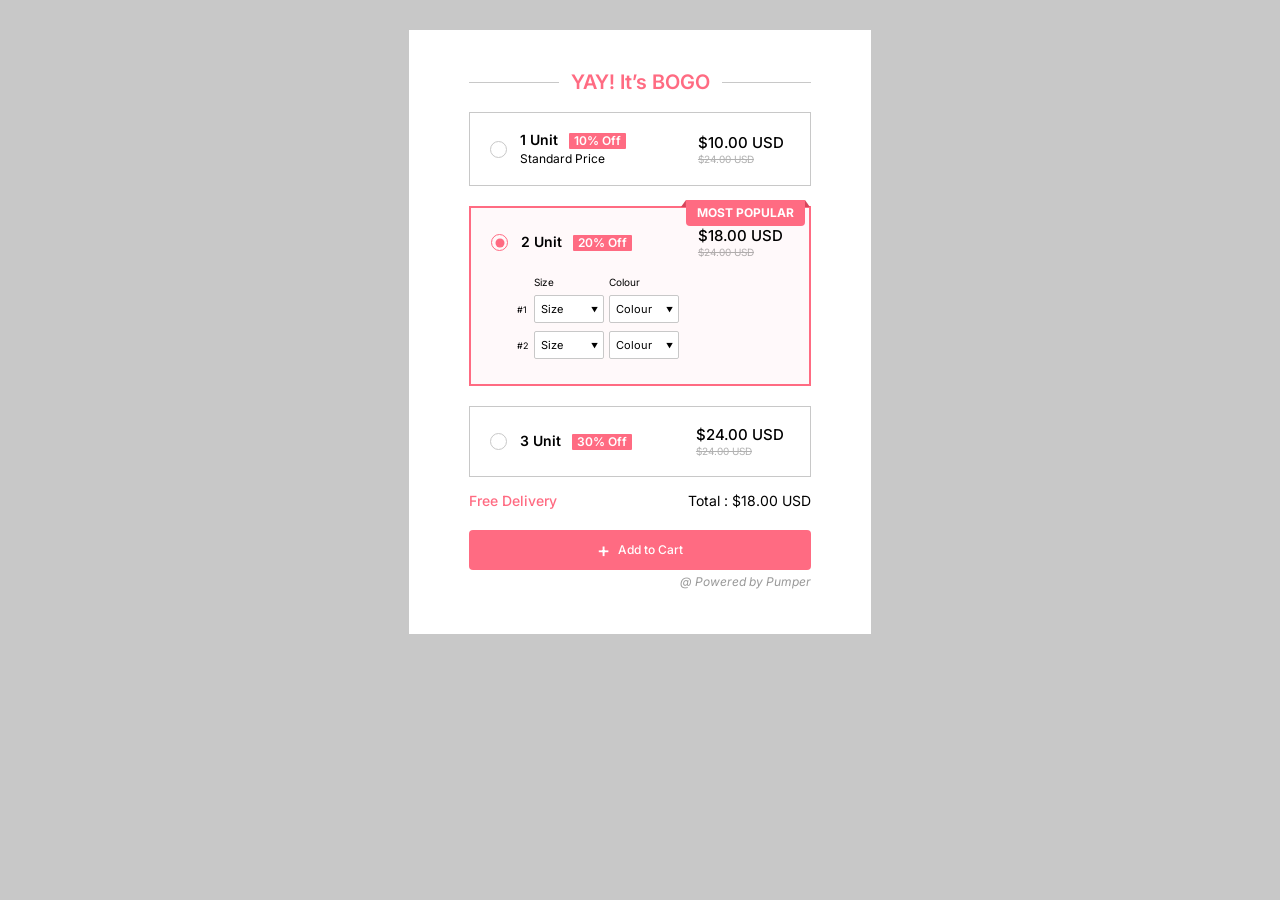
==== index.html @ 3af5a453 "Initial commit" ====
<!DOCTYPE html>
<html lang="en">

<head>
    <meta charset="utf-8">
    <meta http-equiv="X-UA-Compatible" content="IE=edge">
    <meta name="viewport" content="width=device-width, initial-scale=1">
    <title>Front End Technical Support Task</title>
    <!-- Favicon -->
    <link rel="icon" href="include/images/favicon.png" sizes="32x32">
    <!-- Preconnect for Google Fonts to improve load performance -->
    <link rel="preconnect" href="https://fonts.googleapis.com">
    <link rel="preconnect" href="https://fonts.gstatic.com" crossorigin>
    <!-- Google Fonts -->
    <link
        href="https://fonts.googleapis.com/css2?family=Inter:ital,opsz,wght@0,14..32,100..900;1,14..32,100..900&display=swap"
        rel="stylesheet">
    <!-- CSS stylesheets -->
    <!-- Custom styles -->
    <link href="assets/css/style.css" rel="stylesheet" type="text/css">
</head>

<body>
    <!-- ========================== Main Content Start =========================== -->
    <main class="container">
        <div class="card">
            <section class="card-head">
                <h1>YAY! It’s BOGO</h1>
            </section>
            <section class="card-body">
                <div class="offer-card" data-offer="1">
                    <div class="offer-card-head">
                        <input type="radio" name="offer" value="1">
                        <div class="offer-info">
                            <div class="radio-wrapper">
                                <span class="radio-input"></span>
                            </div>
                            <div class="offer-info-text">
                                <div class="offer-title">
                                    1 Unit <span class="discount-badge">10% Off</span>
                                </div>
                                <div class="offer-subtitle">Standard Price</div>
                            </div>
                        </div>
                        <div class="offer-price">
                            <div class="current-price">$10.00 USD</div>
                            <span class="original-price">$24.00 USD</span>
                        </div>
                    </div>
                    <div class="offer-card-body">
                        <div class="size-options">
                            <div class="size-row">
                                <div></div>
                                <div class="column-header">Size</div>
                                <div class="column-header">Colour</div>
                            </div>
                            <div class="size-row">
                                <div class="size-label">#1</div>
                                <div class="select-wrapper">
                                    <select class="custom-select">
                                        <option value="">Size</option>
                                        <option>XS</option>
                                        <option>S</option>
                                        <option>M</option>
                                        <option>L</option>
                                        <option>XL</option>
                                        <option>XXL</option>
                                    </select>
                                </div>
                                <div class="select-wrapper">
                                    <select class="custom-select">
                                        <option>Colour</option>
                                        <option>Black</option>
                                        <option>White</option>
                                        <option>Blue</option>
                                        <option>Red</option>
                                    </select>
                                </div>
                            </div>
                            <div class="size-row">
                                <div class="size-label">#2</div>
                                <div class="select-wrapper">
                                    <select class="custom-select">
                                        <option value="">Size</option>
                                        <option>XS</option>
                                        <option>S</option>
                                        <option>M</option>
                                        <option>L</option>
                                        <option>XL</option>
                                        <option>XXL</option>
                                    </select>
                                </div>
                                <div class="select-wrapper">
                                    <select class="custom-select">
                                        <option>Colour</option>
                                        <option>Black</option>
                                        <option>White</option>
                                        <option>Blue</option>
                                        <option>Red</option>
                                    </select>
                                </div>
                            </div>
                        </div>
                    </div>
                </div>

                <div class="offer-card" data-offer="2">
                    <div class="popular-badge">Most Popular</div>
                    <div class="offer-card-head">
                        <input type="radio" name="offer" value="2">
                        <div class="offer-info">
                            <div class="radio-wrapper">
                                <span class="radio-input"></span>
                            </div>
                            <div class="offer-info-text">
                                <div class="offer-title">
                                    2 Unit <span class="discount-badge">20% Off</span>
                                </div>
                            </div>
                        </div>
                        <div class="offer-price">
                            <div class="current-price">$18.00 USD</div>
                            <span class="original-price">$24.00 USD</span>
                        </div>
                    </div>
                    <div class="offer-card-body">
                        <div class="size-options">
                            <div class="size-row">
                                <div></div>
                                <div class="column-header">Size</div>
                                <div class="column-header">Colour</div>
                            </div>
                            <div class="size-row">
                                <div class="size-label">#1</div>
                                <div class="select-wrapper">
                                    <select class="custom-select">
                                        <option value="">Size</option>
                                        <option>XS</option>
                                        <option>S</option>
                                        <option>M</option>
                                        <option>L</option>
                                        <option>XL</option>
                                        <option>XXL</option>
                                    </select>
                                </div>
                                <div class="select-wrapper">
                                    <select class="custom-select">
                                        <option>Colour</option>
                                        <option>Black</option>
                                        <option>White</option>
                                        <option>Blue</option>
                                        <option>Red</option>
                                    </select>
                                </div>
                            </div>
                            <div class="size-row">
                                <div class="size-label">#2</div>
                                <div class="select-wrapper">
                                    <select class="custom-select">
                                        <option value="">Size</option>
                                        <option>XS</option>
                                        <option>S</option>
                                        <option>M</option>
                                        <option>L</option>
                                        <option>XL</option>
                                        <option>XXL</option>
                                    </select>
                                </div>
                                <div class="select-wrapper">
                                    <select class="custom-select">
                                        <option>Colour</option>
                                        <option>Black</option>
                                        <option>White</option>
                                        <option>Blue</option>
                                        <option>Red</option>
                                    </select>
                                </div>
                            </div>
                        </div>
                    </div>
                </div>
                <div class="offer-card" data-offer="3">
                    <div class="offer-card-head">
                         <input type="radio" name="offer" value="3">
                        <div class="offer-info">
                            <div class="radio-wrapper">
                                <span class="radio-input"></span>
                            </div>
                            <div class="offer-info-text">
                                <div class="offer-title">
                                    3 Unit <span class="discount-badge">30% Off</span>
                                </div>
                            </div>
                        </div>
                        <div class="offer-price">
                            <div class="current-price">$24.00 USD</div>
                            <span class="original-price">$24.00 USD</span>
                        </div>
                    </div>
                    <div class="offer-card-body">
                        <div class="size-options">
                            <div class="size-row">
                                <div></div>
                                <div class="column-header">Size</div>
                                <div class="column-header">Colour</div>
                            </div>
                            <div class="size-row">
                                <div class="size-label">#1</div>
                                <div class="select-wrapper">
                                    <select class="custom-select">
                                        <option value="">Size</option>
                                        <option>XS</option>
                                        <option>S</option>
                                        <option>M</option>
                                        <option>L</option>
                                        <option>XL</option>
                                        <option>XXL</option>
                                    </select>
                                </div>
                                <div class="select-wrapper">
                                    <select class="custom-select">
                                        <option>Colour</option>
                                        <option>Black</option>
                                        <option>White</option>
                                        <option>Blue</option>
                                        <option>Red</option>
                                    </select>
                                </div>
                            </div>
                            <div class="size-row">
                                <div class="size-label">#2</div>
                                <div class="select-wrapper">
                                    <select class="custom-select">
                                        <option value="">Size</option>
                                        <option>XS</option>
                                        <option>S</option>
                                        <option>M</option>
                                        <option>L</option>
                                        <option>XL</option>
                                        <option>XXL</option>
                                    </select>
                                </div>
                                <div class="select-wrapper">
                                    <select class="custom-select">
                                        <option>Colour</option>
                                        <option>Black</option>
                                        <option>White</option>
                                        <option>Blue</option>
                                        <option>Red</option>
                                    </select>
                                </div>
                            </div>
                        </div>
                    </div>
                </div>
            </section>
            <section class="card-footer">
                <div class="delivery-total">
                    <span class="free-delivery">Free Delivery</span>
                    <span class="total">Total : <span>$18.00 USD</span></span>
                </div>
                <button class="add-to-cart-btn">
                    <span>+</span>
                    <span>Add to Cart</span>
                </button>
                <div class="powered-by">@ Powered by Pumper</div>
            </section>
        </div>
    </main>
    <!-- ========================== Main Content End =========================== -->

    <!-- JavaScript Files -->
    <script src="assets/js/script.js"></script>
</body>

</html>
---- assets/css/style.css ----
:root { --white-color: #FFFFFF; --black-color: #000000; --grey-color: #C8C8C8; --primary-color: #FF6B82; }
/* =================reset css starts here=================  */
* { margin: 0; padding: 0; }
h1, h2, h3, h4, h5, h6, p, ul, li, body, html, form, fieldset { margin: 0; padding: 0; outline: none; border: 0; }
a { text-decoration: none; border: 0; outline: 0; }
ul { list-style: none; }
a:focus, input:focus, textarea:focus, *:focus { outline: 0 !important; }
/* =================reset css ends here================= */
/* =================core css starts here================= */
body { display: flex; font-family: "Inter", sans-serif; font-size: 15px; font-weight: 400; line-height: 1; color: var(--black-color); background: var(--grey-color); -webkit-font-smoothing: antialiased; -moz-osx-font-smoothing: grayscale; }
.container { width: calc(100% - 40px); max-width: 462px; margin: 30px auto; }
/*---- card starts here ----*/
.card { padding: 42px 13% 46px; background: var(--white-color); }
.card-head { display: flex; align-items: center; text-align: center; gap: 8px; margin-bottom: 20px; }
.card-head h1 { padding: 0 4px; flex-shrink: 0; font-size: 20px; font-weight: 600; color: var(--primary-color); }
.card-head::before, .card-head::after { content: ''; flex-grow: 1; width: 100%; height: 1px; background: var(--grey-color); }
/*---- offer card head starts here ----*/
.offer-card { display: flex; flex-flow: column; border: 1px solid var(--grey-color); position: relative; cursor: pointer; transition: all 0.3s ease; }
.offer-card:not(:last-child) { margin-bottom: 20px; }
.offer-card:hover { border-color: var(--primary-color); }
.offer-card:has(input:checked) { border-width: 2px; border-color: var(--primary-color); background: #FFF9FA; cursor: pointer; }
.popular-badge { position: absolute; top: -7px; right: 4px; font-size: 12px; font-weight: 700; text-transform: uppercase; color: var(--white-color); padding: 7px 11px; background: var(--primary-color); border-radius: 0 0 4px 4px; }
.popular-badge::before, .popular-badge::after { content: ''; display: inline-block; width: 5px; height: 7px; position: absolute; top: 0; background: #D7445B; }
.popular-badge::before { right: 100%; clip-path: polygon(100% 0%, 100% 100%, 0% 100%); }
.popular-badge::after { left: 100%; clip-path: polygon(0% 0%, 100% 100%, 0% 100%); }
.offer-card:has(input:checked) .popular-badge { top: -8px; }
.offer-card-head { position: relative; padding: 20px 26px 20px 20px; display: flex; align-items: center; justify-content: space-between; }
.offer-card-head > input { appearance: none; position: absolute; inset: 0; }
.offer-info { display: flex; align-items: center; gap: 13px; }
.radio-wrapper { position: relative; flex-shrink: 0; width: 15px; aspect-ratio: 1/1; border: 1px solid var(--grey-color); border-radius: 50%; cursor: pointer; }
.radio-input { width: 9px; aspect-ratio: 1/1; position: absolute; top: 50%; left: 50%; transform: translate(-50%, -50%); background: transparent; border-radius: 50%; }
.offer-card:has(input:checked) .radio-wrapper { border-color: var(--primary-color); }
.offer-card:has(input:checked) .radio-input { background: var(--primary-color); }
.offer-info-text { display: flex; flex-flow: column; justify-content: center; gap: 4px; }
.offer-title { display: flex; gap: 11px; font-size: 14px; font-weight: 600; }
.offer-subtitle { font-size: 12px; }
.discount-badge { padding: 2px 5px; font-size: 12px; color: var(--white-color); background: var(--primary-color); border-radius: 1px; }
.offer-price { display: flex; flex-flow: column; gap: 4px; text-align: left; }
.current-price { font-size: 15px; font-weight: 500; color: var(--black-color); }
.original-price { font-size: 10px; text-decoration: line-through; display: inline-block; color: var(--black-color); opacity: 0.3; }
/*---- offer card body starts here ----*/
.offer-card-body { width: 100%; max-width: 246px; margin: 0 auto; padding: 0 20px; display: grid; grid-template-rows: 0fr; transition: grid-template-rows 0.4s ease, padding 0.4s ease; }
.offer-card:has(input:checked) .offer-card-body { grid-template-rows: 1fr; padding-bottom: 25px; }
.offer-card-body > .size-options { max-width: 162px; overflow: hidden; }
.size-row { display: grid; grid-template-columns: 12px 1fr 1fr; gap: 5px; align-items: center; }
.size-row:not(:last-child) { margin-bottom: 8px; }
.size-label { font-size: 9px; }
.column-header { font-size: 10px; }
.select-wrapper { position: relative; }
.custom-select { width: 100%; padding: 6px 14px 6px 6px; font-family: "Inter", sans-serif; font-size: 11px; cursor: pointer; background: var(--white-color); border: 1px solid var(--grey-color); border-radius: 2px; appearance: none; }
.custom-select:focus { outline: none; border-color: var(--primary-color); }
.select-wrapper::after { content: '▼'; position: absolute; right: 6px; top: 50%; transform: translateY(-50%); font-size: 7px; pointer-events: none; color: var(--black-color); }
/*---- card footer starts here ----*/
.card-footer { margin-top: 17px; }
.delivery-total { display: flex; justify-content: space-between; align-items: center; margin-bottom: 22px; }
.free-delivery { font-size: 14px; font-weight: 500; color: var(--primary-color); }
.total { font-size: 14px; }
.add-to-cart-btn { width: 100%; padding: 10px 20px; display: flex; align-items: center; justify-content: center; gap: 8px; font-family: 'Inter', sans-serif; font-size: 12px; font-weight: 500; line-height: 1; color: var(--white-color); background: var(--primary-color); border: none; border-radius: 4px; cursor: pointer; transition: background 0.3s ease; }
.add-to-cart-btn span:first-child { font-size: 20px; }
.add-to-cart-btn:hover { background: #D7445B; }
.powered-by { font-size: 12px; text-align: right; font-style: italic; margin-top: 6px; opacity: 0.4; }
/* =================core css ends here================= */
@media (max-width:419.98px) {
.container { width: calc(100% - 30px); }
.card { padding: 30px; }
}
@media (max-width:375.98px) {
.card { padding: 30px 20px; }
.offer-card-head { padding: 16px; }
.popular-badge { font-size: 10px; }
.offer-info { gap: 8px; }
.offer-title { gap: 8px; font-size: 13px; }
.offer-subtitle { font-size: 11px; }
.discount-badge { font-size: 11px; }
.current-price { font-size: 13px; }
}
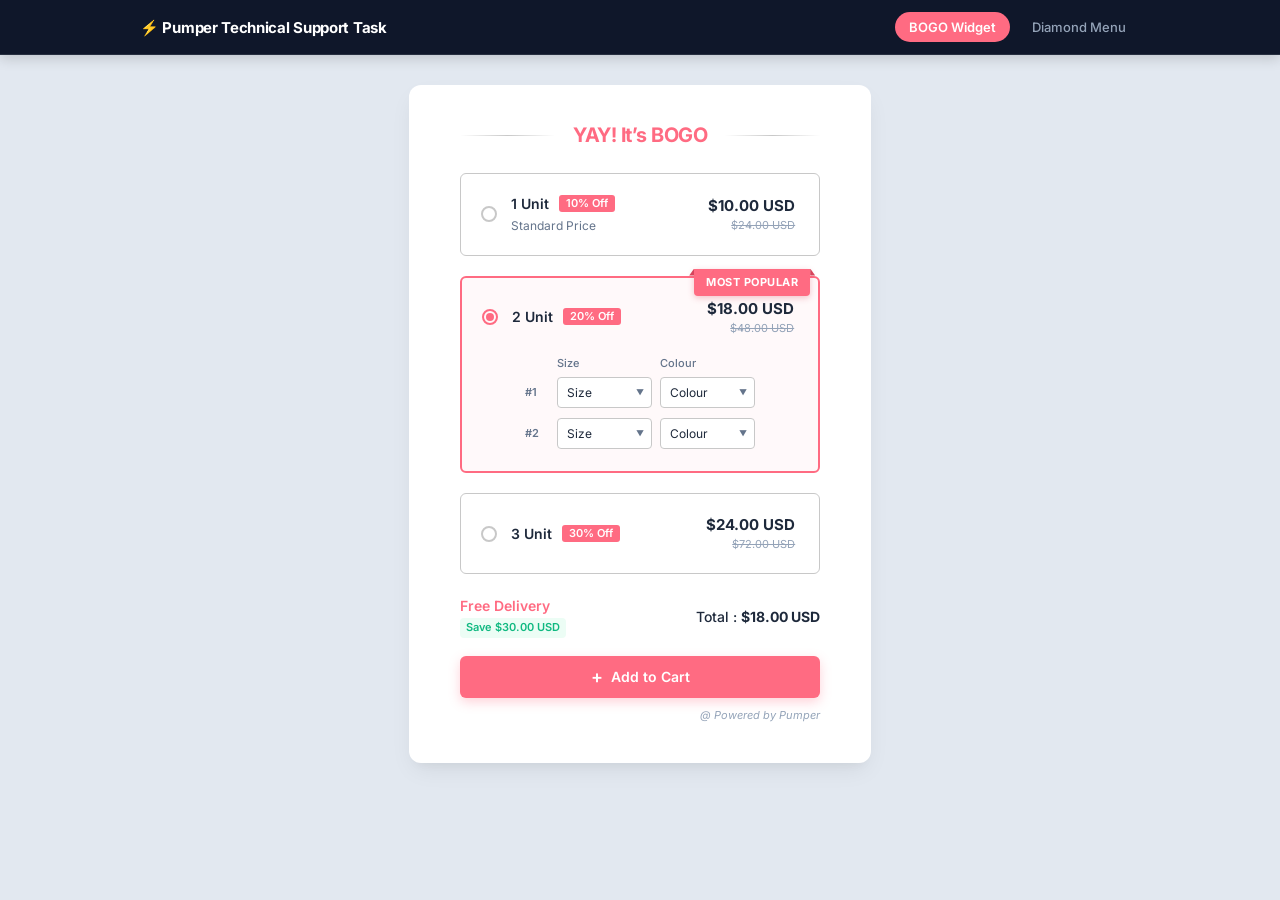
==== commit 39920af7: "feat: implement product selection interface with responsive styling and interactivity" ====
--- a/index.html
+++ b/index.html
@@ -5,22 +5,30 @@
     <meta charset="utf-8">
     <meta http-equiv="X-UA-Compatible" content="IE=edge">
     <meta name="viewport" content="width=device-width, initial-scale=1">
-    <title>Front End Technical Support Task</title>
+    <title>BOGO Offers | Front End Technical Support Task</title>
     <!-- Favicon -->
     <link rel="icon" href="include/images/favicon.png" sizes="32x32">
     <!-- Preconnect for Google Fonts to improve load performance -->
     <link rel="preconnect" href="https://fonts.googleapis.com">
     <link rel="preconnect" href="https://fonts.gstatic.com" crossorigin>
     <!-- Google Fonts -->
-    <link
-        href="https://fonts.googleapis.com/css2?family=Inter:ital,opsz,wght@0,14..32,100..900;1,14..32,100..900&display=swap"
-        rel="stylesheet">
-    <!-- CSS stylesheets -->
-    <!-- Custom styles -->
+    <link href="https://fonts.googleapis.com/css2?family=Inter:ital,opsz,wght@0,14..32,100..900;1,14..32,100..900&display=swap" rel="stylesheet">
+    <!-- Custom CSS -->
     <link href="assets/css/style.css" rel="stylesheet" type="text/css">
 </head>
 
 <body>
+    <!-- Top Navigation Header -->
+    <header class="app-nav">
+        <div class="nav-container">
+            <div class="nav-brand">⚡ Pumper Technical Support Task</div>
+            <nav class="nav-links">
+                <a href="index.html" class="nav-item active" aria-current="page">BOGO Widget</a>
+                <a href="diamond-menu-animation.html" class="nav-item">Diamond Menu</a>
+            </nav>
+        </div>
+    </header>
+
     <!-- ========================== Main Content Start =========================== -->
     <main class="container">
         <div class="card">
@@ -28,9 +36,10 @@
                 <h1>YAY! It’s BOGO</h1>
             </section>
             <section class="card-body">
-                <div class="offer-card" data-offer="1">
+                <!-- Offer Card 1: 1 Unit -->
+                <div class="offer-card" data-offer="1" tabindex="0" role="radio" aria-checked="false" aria-label="1 Unit Offer with 10 percent discount">
                     <div class="offer-card-head">
-                        <input type="radio" name="offer" value="1">
+                        <input type="radio" name="offer" value="1" id="offer-1" tabindex="-1" aria-label="Select 1 Unit offer">
                         <div class="offer-info">
                             <div class="radio-wrapper">
                                 <span class="radio-input"></span>
@@ -49,7 +58,7 @@
                     </div>
                     <div class="offer-card-body">
                         <div class="size-options">
-                            <div class="size-row">
+                            <div class="size-row header-row">
                                 <div></div>
                                 <div class="column-header">Size</div>
                                 <div class="column-header">Colour</div>
@@ -57,57 +66,35 @@
                             <div class="size-row">
                                 <div class="size-label">#1</div>
                                 <div class="select-wrapper">
-                                    <select class="custom-select">
-                                        <option value="">Size</option>
-                                        <option>XS</option>
-                                        <option>S</option>
-                                        <option>M</option>
-                                        <option>L</option>
-                                        <option>XL</option>
-                                        <option>XXL</option>
-                                    </select>
-                                </div>
-                                <div class="select-wrapper">
-                                    <select class="custom-select">
-                                        <option>Colour</option>
-                                        <option>Black</option>
-                                        <option>White</option>
-                                        <option>Blue</option>
-                                        <option>Red</option>
-                                    </select>
-                                </div>
-                            </div>
-                            <div class="size-row">
-                                <div class="size-label">#2</div>
-                                <div class="select-wrapper">
-                                    <select class="custom-select">
-                                        <option value="">Size</option>
-                                        <option>XS</option>
-                                        <option>S</option>
-                                        <option>M</option>
-                                        <option>L</option>
-                                        <option>XL</option>
-                                        <option>XXL</option>
-                                    </select>
-                                </div>
-                                <div class="select-wrapper">
-                                    <select class="custom-select">
-                                        <option>Colour</option>
-                                        <option>Black</option>
-                                        <option>White</option>
-                                        <option>Blue</option>
-                                        <option>Red</option>
-                                    </select>
-                                </div>
-                            </div>
-                        </div>
-                    </div>
-                </div>
-
-                <div class="offer-card" data-offer="2">
+                                    <select class="custom-select" aria-label="Unit 1 Size">
+                                        <option value="">Size</option>
+                                        <option value="XS">XS</option>
+                                        <option value="S">S</option>
+                                        <option value="M">M</option>
+                                        <option value="L">L</option>
+                                        <option value="XL">XL</option>
+                                        <option value="XXL">XXL</option>
+                                    </select>
+                                </div>
+                                <div class="select-wrapper">
+                                    <select class="custom-select" aria-label="Unit 1 Colour">
+                                        <option value="">Colour</option>
+                                        <option value="Black">Black</option>
+                                        <option value="White">White</option>
+                                        <option value="Blue">Blue</option>
+                                        <option value="Red">Red</option>
+                                    </select>
+                                </div>
+                            </div>
+                        </div>
+                    </div>
+                </div>
+
+                <!-- Offer Card 2: 2 Units (Default Selected) -->
+                <div class="offer-card" data-offer="2" tabindex="0" role="radio" aria-checked="true" aria-label="2 Units Offer with 20 percent discount - Most Popular">
                     <div class="popular-badge">Most Popular</div>
                     <div class="offer-card-head">
-                        <input type="radio" name="offer" value="2">
+                        <input type="radio" name="offer" value="2" id="offer-2" checked tabindex="-1" aria-label="Select 2 Units offer">
                         <div class="offer-info">
                             <div class="radio-wrapper">
                                 <span class="radio-input"></span>
@@ -120,12 +107,12 @@
                         </div>
                         <div class="offer-price">
                             <div class="current-price">$18.00 USD</div>
-                            <span class="original-price">$24.00 USD</span>
+                            <span class="original-price">$48.00 USD</span>
                         </div>
                     </div>
                     <div class="offer-card-body">
                         <div class="size-options">
-                            <div class="size-row">
+                            <div class="size-row header-row">
                                 <div></div>
                                 <div class="column-header">Size</div>
                                 <div class="column-header">Colour</div>
@@ -133,55 +120,57 @@
                             <div class="size-row">
                                 <div class="size-label">#1</div>
                                 <div class="select-wrapper">
-                                    <select class="custom-select">
-                                        <option value="">Size</option>
-                                        <option>XS</option>
-                                        <option>S</option>
-                                        <option>M</option>
-                                        <option>L</option>
-                                        <option>XL</option>
-                                        <option>XXL</option>
-                                    </select>
-                                </div>
-                                <div class="select-wrapper">
-                                    <select class="custom-select">
-                                        <option>Colour</option>
-                                        <option>Black</option>
-                                        <option>White</option>
-                                        <option>Blue</option>
-                                        <option>Red</option>
+                                    <select class="custom-select" aria-label="Unit 1 Size">
+                                        <option value="">Size</option>
+                                        <option value="XS">XS</option>
+                                        <option value="S">S</option>
+                                        <option value="M">M</option>
+                                        <option value="L">L</option>
+                                        <option value="XL">XL</option>
+                                        <option value="XXL">XXL</option>
+                                    </select>
+                                </div>
+                                <div class="select-wrapper">
+                                    <select class="custom-select" aria-label="Unit 1 Colour">
+                                        <option value="">Colour</option>
+                                        <option value="Black">Black</option>
+                                        <option value="White">White</option>
+                                        <option value="Blue">Blue</option>
+                                        <option value="Red">Red</option>
                                     </select>
                                 </div>
                             </div>
                             <div class="size-row">
                                 <div class="size-label">#2</div>
                                 <div class="select-wrapper">
-                                    <select class="custom-select">
-                                        <option value="">Size</option>
-                                        <option>XS</option>
-                                        <option>S</option>
-                                        <option>M</option>
-                                        <option>L</option>
-                                        <option>XL</option>
-                                        <option>XXL</option>
-                                    </select>
-                                </div>
-                                <div class="select-wrapper">
-                                    <select class="custom-select">
-                                        <option>Colour</option>
-                                        <option>Black</option>
-                                        <option>White</option>
-                                        <option>Blue</option>
-                                        <option>Red</option>
-                                    </select>
-                                </div>
-                            </div>
-                        </div>
-                    </div>
-                </div>
-                <div class="offer-card" data-offer="3">
+                                    <select class="custom-select" aria-label="Unit 2 Size">
+                                        <option value="">Size</option>
+                                        <option value="XS">XS</option>
+                                        <option value="S">S</option>
+                                        <option value="M">M</option>
+                                        <option value="L">L</option>
+                                        <option value="XL">XL</option>
+                                        <option value="XXL">XXL</option>
+                                    </select>
+                                </div>
+                                <div class="select-wrapper">
+                                    <select class="custom-select" aria-label="Unit 2 Colour">
+                                        <option value="">Colour</option>
+                                        <option value="Black">Black</option>
+                                        <option value="White">White</option>
+                                        <option value="Blue">Blue</option>
+                                        <option value="Red">Red</option>
+                                    </select>
+                                </div>
+                            </div>
+                        </div>
+                    </div>
+                </div>
+
+                <!-- Offer Card 3: 3 Units -->
+                <div class="offer-card" data-offer="3" tabindex="0" role="radio" aria-checked="false" aria-label="3 Units Offer with 30 percent discount">
                     <div class="offer-card-head">
-                         <input type="radio" name="offer" value="3">
+                        <input type="radio" name="offer" value="3" id="offer-3" tabindex="-1" aria-label="Select 3 Units offer">
                         <div class="offer-info">
                             <div class="radio-wrapper">
                                 <span class="radio-input"></span>
@@ -194,12 +183,12 @@
                         </div>
                         <div class="offer-price">
                             <div class="current-price">$24.00 USD</div>
-                            <span class="original-price">$24.00 USD</span>
+                            <span class="original-price">$72.00 USD</span>
                         </div>
                     </div>
                     <div class="offer-card-body">
                         <div class="size-options">
-                            <div class="size-row">
+                            <div class="size-row header-row">
                                 <div></div>
                                 <div class="column-header">Size</div>
                                 <div class="column-header">Colour</div>
@@ -207,46 +196,69 @@
                             <div class="size-row">
                                 <div class="size-label">#1</div>
                                 <div class="select-wrapper">
-                                    <select class="custom-select">
-                                        <option value="">Size</option>
-                                        <option>XS</option>
-                                        <option>S</option>
-                                        <option>M</option>
-                                        <option>L</option>
-                                        <option>XL</option>
-                                        <option>XXL</option>
-                                    </select>
-                                </div>
-                                <div class="select-wrapper">
-                                    <select class="custom-select">
-                                        <option>Colour</option>
-                                        <option>Black</option>
-                                        <option>White</option>
-                                        <option>Blue</option>
-                                        <option>Red</option>
+                                    <select class="custom-select" aria-label="Unit 1 Size">
+                                        <option value="">Size</option>
+                                        <option value="XS">XS</option>
+                                        <option value="S">S</option>
+                                        <option value="M">M</option>
+                                        <option value="L">L</option>
+                                        <option value="XL">XL</option>
+                                        <option value="XXL">XXL</option>
+                                    </select>
+                                </div>
+                                <div class="select-wrapper">
+                                    <select class="custom-select" aria-label="Unit 1 Colour">
+                                        <option value="">Colour</option>
+                                        <option value="Black">Black</option>
+                                        <option value="White">White</option>
+                                        <option value="Blue">Blue</option>
+                                        <option value="Red">Red</option>
                                     </select>
                                 </div>
                             </div>
                             <div class="size-row">
                                 <div class="size-label">#2</div>
                                 <div class="select-wrapper">
-                                    <select class="custom-select">
-                                        <option value="">Size</option>
-                                        <option>XS</option>
-                                        <option>S</option>
-                                        <option>M</option>
-                                        <option>L</option>
-                                        <option>XL</option>
-                                        <option>XXL</option>
-                                    </select>
-                                </div>
-                                <div class="select-wrapper">
-                                    <select class="custom-select">
-                                        <option>Colour</option>
-                                        <option>Black</option>
-                                        <option>White</option>
-                                        <option>Blue</option>
-                                        <option>Red</option>
+                                    <select class="custom-select" aria-label="Unit 2 Size">
+                                        <option value="">Size</option>
+                                        <option value="XS">XS</option>
+                                        <option value="S">S</option>
+                                        <option value="M">M</option>
+                                        <option value="L">L</option>
+                                        <option value="XL">XL</option>
+                                        <option value="XXL">XXL</option>
+                                    </select>
+                                </div>
+                                <div class="select-wrapper">
+                                    <select class="custom-select" aria-label="Unit 2 Colour">
+                                        <option value="">Colour</option>
+                                        <option value="Black">Black</option>
+                                        <option value="White">White</option>
+                                        <option value="Blue">Blue</option>
+                                        <option value="Red">Red</option>
+                                    </select>
+                                </div>
+                            </div>
+                            <div class="size-row">
+                                <div class="size-label">#3</div>
+                                <div class="select-wrapper">
+                                    <select class="custom-select" aria-label="Unit 3 Size">
+                                        <option value="">Size</option>
+                                        <option value="XS">XS</option>
+                                        <option value="S">S</option>
+                                        <option value="M">M</option>
+                                        <option value="L">L</option>
+                                        <option value="XL">XL</option>
+                                        <option value="XXL">XXL</option>
+                                    </select>
+                                </div>
+                                <div class="select-wrapper">
+                                    <select class="custom-select" aria-label="Unit 3 Colour">
+                                        <option value="">Colour</option>
+                                        <option value="Black">Black</option>
+                                        <option value="White">White</option>
+                                        <option value="Blue">Blue</option>
+                                        <option value="Red">Red</option>
                                     </select>
                                 </div>
                             </div>
@@ -256,18 +268,23 @@
             </section>
             <section class="card-footer">
                 <div class="delivery-total">
-                    <span class="free-delivery">Free Delivery</span>
-                    <span class="total">Total : <span>$18.00 USD</span></span>
-                </div>
-                <button class="add-to-cart-btn">
-                    <span>+</span>
-                    <span>Add to Cart</span>
+                    <div class="delivery-info">
+                        <span class="free-delivery">Free Delivery</span>
+                        <span class="savings-tag" id="savings-tag">Save $30.00 USD</span>
+                    </div>
+                    <span class="total">Total : <span id="total-price">$18.00 USD</span></span>
+                </div>
+                <button class="add-to-cart-btn" id="add-to-cart-btn">
+                    <span class="btn-icon">+</span>
+                    <span class="btn-text">Add to Cart</span>
                 </button>
                 <div class="powered-by">@ Powered by Pumper</div>
             </section>
         </div>
     </main>
-    <!-- ========================== Main Content End =========================== -->
+
+    <!-- Floating Toast Notification Container -->
+    <div id="toast-container" class="toast-container" aria-live="polite"></div>
 
     <!-- JavaScript Files -->
     <script src="assets/js/script.js"></script>
--- a/assets/css/style.css
+++ b/assets/css/style.css
@@ -1,76 +1,635 @@
-:root { --white-color: #FFFFFF; --black-color: #000000; --grey-color: #C8C8C8; --primary-color: #FF6B82; }
-/* =================reset css starts here=================  */
-* { margin: 0; padding: 0; }
-h1, h2, h3, h4, h5, h6, p, ul, li, body, html, form, fieldset { margin: 0; padding: 0; outline: none; border: 0; }
-a { text-decoration: none; border: 0; outline: 0; }
-ul { list-style: none; }
-a:focus, input:focus, textarea:focus, *:focus { outline: 0 !important; }
-/* =================reset css ends here================= */
-/* =================core css starts here================= */
-body { display: flex; font-family: "Inter", sans-serif; font-size: 15px; font-weight: 400; line-height: 1; color: var(--black-color); background: var(--grey-color); -webkit-font-smoothing: antialiased; -moz-osx-font-smoothing: grayscale; }
-.container { width: calc(100% - 40px); max-width: 462px; margin: 30px auto; }
-/*---- card starts here ----*/
-.card { padding: 42px 13% 46px; background: var(--white-color); }
-.card-head { display: flex; align-items: center; text-align: center; gap: 8px; margin-bottom: 20px; }
-.card-head h1 { padding: 0 4px; flex-shrink: 0; font-size: 20px; font-weight: 600; color: var(--primary-color); }
-.card-head::before, .card-head::after { content: ''; flex-grow: 1; width: 100%; height: 1px; background: var(--grey-color); }
-/*---- offer card head starts here ----*/
-.offer-card { display: flex; flex-flow: column; border: 1px solid var(--grey-color); position: relative; cursor: pointer; transition: all 0.3s ease; }
-.offer-card:not(:last-child) { margin-bottom: 20px; }
-.offer-card:hover { border-color: var(--primary-color); }
-.offer-card:has(input:checked) { border-width: 2px; border-color: var(--primary-color); background: #FFF9FA; cursor: pointer; }
-.popular-badge { position: absolute; top: -7px; right: 4px; font-size: 12px; font-weight: 700; text-transform: uppercase; color: var(--white-color); padding: 7px 11px; background: var(--primary-color); border-radius: 0 0 4px 4px; }
-.popular-badge::before, .popular-badge::after { content: ''; display: inline-block; width: 5px; height: 7px; position: absolute; top: 0; background: #D7445B; }
-.popular-badge::before { right: 100%; clip-path: polygon(100% 0%, 100% 100%, 0% 100%); }
-.popular-badge::after { left: 100%; clip-path: polygon(0% 0%, 100% 100%, 0% 100%); }
-.offer-card:has(input:checked) .popular-badge { top: -8px; }
-.offer-card-head { position: relative; padding: 20px 26px 20px 20px; display: flex; align-items: center; justify-content: space-between; }
-.offer-card-head > input { appearance: none; position: absolute; inset: 0; }
-.offer-info { display: flex; align-items: center; gap: 13px; }
-.radio-wrapper { position: relative; flex-shrink: 0; width: 15px; aspect-ratio: 1/1; border: 1px solid var(--grey-color); border-radius: 50%; cursor: pointer; }
-.radio-input { width: 9px; aspect-ratio: 1/1; position: absolute; top: 50%; left: 50%; transform: translate(-50%, -50%); background: transparent; border-radius: 50%; }
-.offer-card:has(input:checked) .radio-wrapper { border-color: var(--primary-color); }
-.offer-card:has(input:checked) .radio-input { background: var(--primary-color); }
-.offer-info-text { display: flex; flex-flow: column; justify-content: center; gap: 4px; }
-.offer-title { display: flex; gap: 11px; font-size: 14px; font-weight: 600; }
-.offer-subtitle { font-size: 12px; }
-.discount-badge { padding: 2px 5px; font-size: 12px; color: var(--white-color); background: var(--primary-color); border-radius: 1px; }
-.offer-price { display: flex; flex-flow: column; gap: 4px; text-align: left; }
-.current-price { font-size: 15px; font-weight: 500; color: var(--black-color); }
-.original-price { font-size: 10px; text-decoration: line-through; display: inline-block; color: var(--black-color); opacity: 0.3; }
-/*---- offer card body starts here ----*/
-.offer-card-body { width: 100%; max-width: 246px; margin: 0 auto; padding: 0 20px; display: grid; grid-template-rows: 0fr; transition: grid-template-rows 0.4s ease, padding 0.4s ease; }
-.offer-card:has(input:checked) .offer-card-body { grid-template-rows: 1fr; padding-bottom: 25px; }
-.offer-card-body > .size-options { max-width: 162px; overflow: hidden; }
-.size-row { display: grid; grid-template-columns: 12px 1fr 1fr; gap: 5px; align-items: center; }
-.size-row:not(:last-child) { margin-bottom: 8px; }
-.size-label { font-size: 9px; }
-.column-header { font-size: 10px; }
-.select-wrapper { position: relative; }
-.custom-select { width: 100%; padding: 6px 14px 6px 6px; font-family: "Inter", sans-serif; font-size: 11px; cursor: pointer; background: var(--white-color); border: 1px solid var(--grey-color); border-radius: 2px; appearance: none; }
-.custom-select:focus { outline: none; border-color: var(--primary-color); }
-.select-wrapper::after { content: '▼'; position: absolute; right: 6px; top: 50%; transform: translateY(-50%); font-size: 7px; pointer-events: none; color: var(--black-color); }
-/*---- card footer starts here ----*/
-.card-footer { margin-top: 17px; }
-.delivery-total { display: flex; justify-content: space-between; align-items: center; margin-bottom: 22px; }
-.free-delivery { font-size: 14px; font-weight: 500; color: var(--primary-color); }
-.total { font-size: 14px; }
-.add-to-cart-btn { width: 100%; padding: 10px 20px; display: flex; align-items: center; justify-content: center; gap: 8px; font-family: 'Inter', sans-serif; font-size: 12px; font-weight: 500; line-height: 1; color: var(--white-color); background: var(--primary-color); border: none; border-radius: 4px; cursor: pointer; transition: background 0.3s ease; }
-.add-to-cart-btn span:first-child { font-size: 20px; }
-.add-to-cart-btn:hover { background: #D7445B; }
-.powered-by { font-size: 12px; text-align: right; font-style: italic; margin-top: 6px; opacity: 0.4; }
-/* =================core css ends here================= */
-@media (max-width:419.98px) {
-.container { width: calc(100% - 30px); }
-.card { padding: 30px; }
-}
-@media (max-width:375.98px) {
-.card { padding: 30px 20px; }
-.offer-card-head { padding: 16px; }
-.popular-badge { font-size: 10px; }
-.offer-info { gap: 8px; }
-.offer-title { gap: 8px; font-size: 13px; }
-.offer-subtitle { font-size: 11px; }
-.discount-badge { font-size: 11px; }
-.current-price { font-size: 13px; }
-}
+:root {
+    --white-color: #FFFFFF;
+    --black-color: #1E293B;
+    --grey-color: #C8C8C8;
+    --light-grey-color: #F8FAFC;
+    --primary-color: #FF6B82;
+    --primary-hover: #D7445B;
+    --primary-light: #FFF9FA;
+    --focus-ring: rgba(255, 107, 130, 0.4);
+    --success-color: #10B981;
+    --warning-color: #F59E0B;
+}
+
+/* ================= Reset CSS ================= */
+* {
+    margin: 0;
+    padding: 0;
+    box-sizing: border-box;
+}
+
+h1, h2, h3, h4, h5, h6, p, ul, li, body, html, form, fieldset {
+    margin: 0;
+    padding: 0;
+    border: 0;
+}
+
+a {
+    text-decoration: none;
+    color: inherit;
+}
+
+ul {
+    list-style: none;
+}
+
+/* Accessible focus styling */
+:focus-visible {
+    outline: 2px solid var(--primary-color) !important;
+    outline-offset: 3px !important;
+    border-radius: 4px;
+}
+
+/* ================= App Top Navigation Header ================= */
+.app-nav {
+    background: #0F172A;
+    color: #F8FAFC;
+    padding: 12px 24px;
+    border-bottom: 1px solid rgba(255, 255, 255, 0.1);
+    box-shadow: 0 4px 12px rgba(0, 0, 0, 0.15);
+    position: sticky;
+    top: 0;
+    z-index: 100;
+}
+
+.nav-container {
+    max-width: 1000px;
+    margin: 0 auto;
+    display: flex;
+    justify-content: space-between;
+    align-items: center;
+    flex-wrap: wrap;
+    gap: 12px;
+}
+
+.nav-brand {
+    font-weight: 700;
+    font-size: 15px;
+    letter-spacing: -0.3px;
+    color: #FFFFFF;
+    display: flex;
+    align-items: center;
+    gap: 8px;
+}
+
+.nav-links {
+    display: flex;
+    gap: 8px;
+}
+
+.nav-item {
+    font-size: 13px;
+    font-weight: 500;
+    padding: 6px 14px;
+    border-radius: 20px;
+    color: #94A3B8;
+    background: transparent;
+    transition: all 0.2s ease;
+}
+
+.nav-item:hover {
+    color: #FFFFFF;
+    background: rgba(255, 255, 255, 0.08);
+}
+
+.nav-item.active {
+    color: #FFFFFF;
+    background: var(--primary-color);
+    font-weight: 600;
+}
+
+/* ================= Body & Layout ================= */
+body {
+    display: flex;
+    flex-direction: column;
+    min-height: 100vh;
+    font-family: "Inter", sans-serif;
+    font-size: 15px;
+    font-weight: 400;
+    line-height: 1.4;
+    color: var(--black-color);
+    background: #E2E8F0;
+    -webkit-font-smoothing: antialiased;
+    -moz-osx-font-smoothing: grayscale;
+}
+
+.container {
+    width: calc(100% - 32px);
+    max-width: 462px;
+    margin: 30px auto;
+    flex-grow: 1;
+}
+
+/* ================= Card Container ================= */
+.card {
+    padding: 36px 11% 40px;
+    background: var(--white-color);
+    border-radius: 12px;
+    box-shadow: 0 10px 25px -5px rgba(0, 0, 0, 0.08), 0 8px 10px -6px rgba(0, 0, 0, 0.04);
+}
+
+.card-head {
+    display: flex;
+    align-items: center;
+    text-align: center;
+    gap: 12px;
+    margin-bottom: 24px;
+}
+
+.card-head h1 {
+    padding: 0 6px;
+    flex-shrink: 0;
+    font-size: 20px;
+    font-weight: 700;
+    color: var(--primary-color);
+    letter-spacing: -0.5px;
+}
+
+.card-head::before, 
+.card-head::after {
+    content: '';
+    flex-grow: 1;
+    height: 1px;
+    background: linear-gradient(90deg, transparent, var(--grey-color), transparent);
+}
+
+/* ================= Offer Cards ================= */
+.offer-card {
+    display: flex;
+    flex-direction: column;
+    border: 1px solid var(--grey-color);
+    border-radius: 6px;
+    position: relative;
+    cursor: pointer;
+    transition: border-color 0.25s ease, box-shadow 0.25s ease, background-color 0.25s ease;
+    background: var(--white-color);
+}
+
+.offer-card:not(:last-child) {
+    margin-bottom: 20px;
+}
+
+.offer-card:hover {
+    border-color: var(--primary-color);
+    box-shadow: 0 4px 12px rgba(255, 107, 130, 0.12);
+}
+
+.offer-card:has(input:checked),
+.offer-card[aria-checked="true"] {
+    border: 2px solid var(--primary-color);
+    background: var(--primary-light);
+}
+
+/* Popular Badge */
+.popular-badge {
+    position: absolute;
+    top: -9px;
+    right: 8px;
+    font-size: 11px;
+    font-weight: 700;
+    text-transform: uppercase;
+    letter-spacing: 0.5px;
+    color: var(--white-color);
+    padding: 6px 12px;
+    background: var(--primary-color);
+    border-radius: 0 0 4px 4px;
+    box-shadow: 0 2px 6px rgba(215, 68, 91, 0.3);
+    z-index: 2;
+}
+
+.popular-badge::before,
+.popular-badge::after {
+    content: '';
+    display: inline-block;
+    width: 5px;
+    height: 7px;
+    position: absolute;
+    top: 0;
+    background: #D7445B;
+}
+
+.popular-badge::before {
+    right: 100%;
+    clip-path: polygon(100% 0%, 100% 100%, 0% 100%);
+}
+
+.popular-badge::after {
+    left: 100%;
+    clip-path: polygon(0% 0%, 100% 100%, 0% 100%);
+}
+
+.offer-card-head {
+    position: relative;
+    padding: 20px 24px 20px 20px;
+    display: flex;
+    align-items: center;
+    justify-content: space-between;
+    user-select: none;
+}
+
+.offer-card-head > input[type="radio"] {
+    position: absolute;
+    opacity: 0;
+    width: 100%;
+    height: 100%;
+    top: 0;
+    left: 0;
+    cursor: pointer;
+}
+
+.offer-info {
+    display: flex;
+    align-items: center;
+    gap: 14px;
+}
+
+/* Radio Button */
+.radio-wrapper {
+    position: relative;
+    flex-shrink: 0;
+    width: 16px;
+    height: 16px;
+    border: 2px solid var(--grey-color);
+    border-radius: 50%;
+    transition: border-color 0.2s ease, transform 0.2s ease;
+}
+
+.radio-input {
+    width: 8px;
+    height: 8px;
+    position: absolute;
+    top: 50%;
+    left: 50%;
+    transform: translate(-50%, -50%) scale(0);
+    background: var(--primary-color);
+    border-radius: 50%;
+    transition: transform 0.25s cubic-bezier(0.34, 1.56, 0.64, 1);
+}
+
+.offer-card:has(input:checked) .radio-wrapper,
+.offer-card[aria-checked="true"] .radio-wrapper {
+    border-color: var(--primary-color);
+}
+
+.offer-card:has(input:checked) .radio-input,
+.offer-card[aria-checked="true"] .radio-input {
+    transform: translate(-50%, -50%) scale(1);
+}
+
+.offer-info-text {
+    display: flex;
+    flex-direction: column;
+    justify-content: center;
+    gap: 4px;
+}
+
+.offer-title {
+    display: flex;
+    align-items: center;
+    gap: 10px;
+    font-size: 14px;
+    font-weight: 600;
+    color: var(--black-color);
+}
+
+.offer-subtitle {
+    font-size: 12px;
+    color: #64748B;
+}
+
+.discount-badge {
+    padding: 3px 7px;
+    font-size: 11px;
+    font-weight: 600;
+    color: var(--white-color);
+    background: var(--primary-color);
+    border-radius: 3px;
+    line-height: 1;
+}
+
+.offer-price {
+    display: flex;
+    flex-direction: column;
+    gap: 2px;
+    text-align: right;
+}
+
+.current-price {
+    font-size: 15px;
+    font-weight: 700;
+    color: var(--black-color);
+}
+
+.original-price {
+    font-size: 11px;
+    text-decoration: line-through;
+    color: #94A3B8;
+}
+
+/* ================= Offer Card Body & Options ================= */
+.offer-card-body {
+    width: 100%;
+    max-width: 270px;
+    margin: 0 auto;
+    padding: 0 20px;
+    display: grid;
+    grid-template-rows: 0fr;
+    transition: grid-template-rows 0.35s cubic-bezier(0.4, 0, 0.2, 1), padding 0.35s ease;
+}
+
+.offer-card:has(input:checked) .offer-card-body,
+.offer-card[aria-checked="true"] .offer-card-body {
+    grid-template-rows: 1fr;
+    padding-bottom: 22px;
+}
+
+.offer-card-body > .size-options {
+    overflow: hidden;
+}
+
+.size-row {
+    display: grid;
+    grid-template-columns: 24px 1fr 1fr;
+    gap: 8px;
+    align-items: center;
+}
+
+.size-row:not(:last-child) {
+    margin-bottom: 10px;
+}
+
+.header-row {
+    margin-bottom: 6px !important;
+}
+
+.size-label {
+    font-size: 11px;
+    font-weight: 600;
+    color: #64748B;
+}
+
+.column-header {
+    font-size: 11px;
+    font-weight: 500;
+    color: #64748B;
+}
+
+.select-wrapper {
+    position: relative;
+}
+
+.custom-select {
+    width: 100%;
+    padding: 7px 22px 7px 9px;
+    font-family: "Inter", sans-serif;
+    font-size: 12px;
+    color: var(--black-color);
+    cursor: pointer;
+    background: var(--white-color);
+    border: 1px solid var(--grey-color);
+    border-radius: 4px;
+    appearance: none;
+    transition: border-color 0.2s ease, box-shadow 0.2s ease;
+}
+
+.custom-select:hover {
+    border-color: #94A3B8;
+}
+
+.custom-select:focus {
+    outline: none;
+    border-color: var(--primary-color);
+    box-shadow: 0 0 0 3px var(--focus-ring);
+}
+
+.select-wrapper::after {
+    content: '▼';
+    position: absolute;
+    right: 8px;
+    top: 50%;
+    transform: translateY(-50%);
+    font-size: 8px;
+    pointer-events: none;
+    color: #64748B;
+}
+
+/* Invalid dropdown animation */
+.custom-select.invalid-field {
+    border-color: #EF4444 !important;
+    background-color: #FEF2F2 !important;
+    animation: shakeError 0.4s ease;
+}
+
+@keyframes shakeError {
+    0%, 100% { transform: translateX(0); }
+    20%, 60% { transform: translateX(-4px); }
+    40%, 80% { transform: translateX(4px); }
+}
+
+/* ================= Card Footer ================= */
+.card-footer {
+    margin-top: 22px;
+}
+
+.delivery-total {
+    display: flex;
+    justify-content: space-between;
+    align-items: center;
+    margin-bottom: 18px;
+    gap: 12px;
+}
+
+.delivery-info {
+    display: flex;
+    flex-direction: column;
+    gap: 3px;
+}
+
+.free-delivery {
+    font-size: 14px;
+    font-weight: 600;
+    color: var(--primary-color);
+}
+
+.savings-tag {
+    font-size: 11px;
+    font-weight: 600;
+    color: var(--success-color);
+    background: #ECFDF5;
+    padding: 2px 6px;
+    border-radius: 4px;
+    display: inline-block;
+    width: fit-content;
+}
+
+.total {
+    font-size: 14px;
+    font-weight: 500;
+    color: var(--black-color);
+}
+
+.total span {
+    font-weight: 700;
+}
+
+.add-to-cart-btn {
+    width: 100%;
+    padding: 12px 20px;
+    display: flex;
+    align-items: center;
+    justify-content: center;
+    gap: 8px;
+    font-family: 'Inter', sans-serif;
+    font-size: 14px;
+    font-weight: 600;
+    color: var(--white-color);
+    background: var(--primary-color);
+    border: none;
+    border-radius: 6px;
+    cursor: pointer;
+    box-shadow: 0 4px 12px rgba(255, 107, 130, 0.3);
+    transition: background-color 0.25s ease, transform 0.15s ease, box-shadow 0.25s ease;
+}
+
+.btn-icon {
+    font-size: 18px;
+    line-height: 1;
+}
+
+.add-to-cart-btn:hover {
+    background: var(--primary-hover);
+    box-shadow: 0 6px 16px rgba(215, 68, 91, 0.4);
+}
+
+.add-to-cart-btn:active {
+    transform: scale(0.98);
+}
+
+.powered-by {
+    font-size: 11px;
+    text-align: right;
+    font-style: italic;
+    margin-top: 10px;
+    color: #94A3B8;
+}
+
+/* ================= Toast Notification System ================= */
+.toast-container {
+    position: fixed;
+    bottom: 24px;
+    right: 24px;
+    display: flex;
+    flex-direction: column;
+    gap: 10px;
+    z-index: 1000;
+    max-width: 360px;
+    width: calc(100% - 48px);
+}
+
+.toast {
+    display: flex;
+    align-items: flex-start;
+    gap: 12px;
+    padding: 14px 16px;
+    background: #0F172A;
+    color: #FFFFFF;
+    border-radius: 8px;
+    box-shadow: 0 10px 25px -5px rgba(0, 0, 0, 0.3);
+    animation: toastIn 0.3s cubic-bezier(0.16, 1, 0.3, 1) forwards;
+    border-left: 4px solid var(--primary-color);
+}
+
+.toast.toast-warning {
+    border-left-color: var(--warning-color);
+}
+
+.toast.toast-success {
+    border-left-color: var(--success-color);
+}
+
+.toast-icon {
+    font-size: 18px;
+    flex-shrink: 0;
+    line-height: 1.2;
+}
+
+.toast-content {
+    flex-grow: 1;
+    font-size: 13px;
+    line-height: 1.4;
+}
+
+.toast-title {
+    font-weight: 600;
+    margin-bottom: 2px;
+}
+
+.toast-message {
+    color: #CBD5E1;
+    font-size: 12px;
+}
+
+.toast-close {
+    background: transparent;
+    border: none;
+    color: #94A3B8;
+    cursor: pointer;
+    font-size: 16px;
+    padding: 0 2px;
+    line-height: 1;
+}
+
+.toast-close:hover {
+    color: #FFFFFF;
+}
+
+@keyframes toastIn {
+    from {
+        opacity: 0;
+        transform: translateY(20px) scale(0.95);
+    }
+    to {
+        opacity: 1;
+        transform: translateY(0) scale(1);
+    }
+}
+
+@keyframes toastOut {
+    from {
+        opacity: 1;
+        transform: translateY(0) scale(1);
+    }
+    to {
+        opacity: 0;
+        transform: translateY(10px) scale(0.95);
+    }
+}
+
+/* ================= Media Queries ================= */
+@media (max-width: 480px) {
+    .container {
+        width: calc(100% - 24px);
+        margin: 20px auto;
+    }
+    .card {
+        padding: 24px 18px;
+    }
+    .nav-container {
+        justify-content: center;
+    }
+    .offer-card-head {
+        padding: 16px;
+    }
+    .offer-title {
+        font-size: 13px;
+    }
+    .current-price {
+        font-size: 14px;
+    }
+    .toast-container {
+        bottom: 16px;
+        right: 16px;
+        left: 16px;
+        width: auto;
+    }
+}
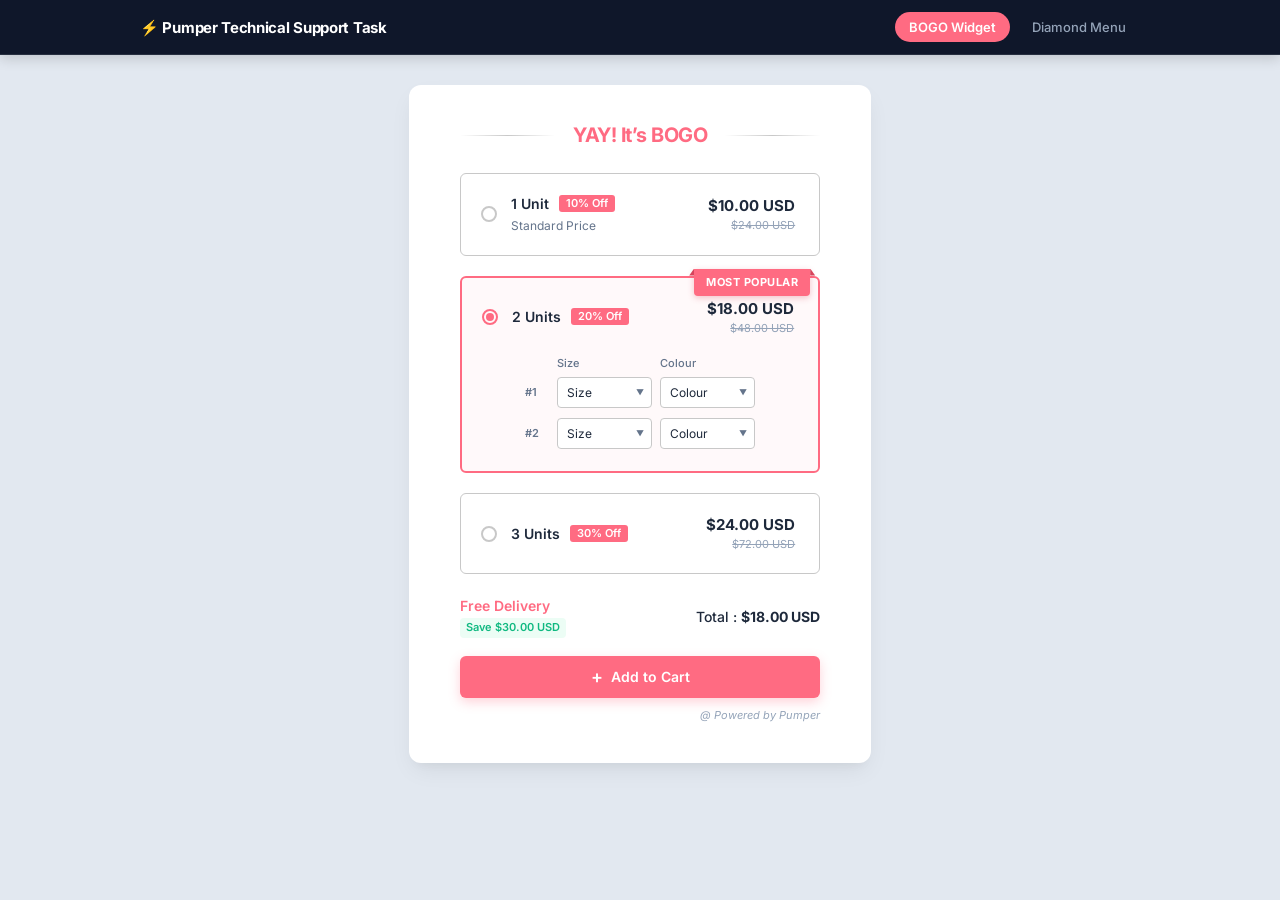
==== commit d30013dd: "feat: implement offer selection logic, validation, and toast notifications with updated UI assets" ====
--- a/index.html
+++ b/index.html
@@ -7,7 +7,7 @@
     <meta name="viewport" content="width=device-width, initial-scale=1">
     <title>BOGO Offers | Front End Technical Support Task</title>
     <!-- Favicon -->
-    <link rel="icon" href="include/images/favicon.png" sizes="32x32">
+    <link rel="icon" href="data:image/svg+xml,<svg xmlns=%22http://www.w3.org/2000/svg%22 viewBox=%220 0 100 100%22><text y=%22.9em%22 font-size=%2290%22>🛍️</text></svg>">
     <!-- Preconnect for Google Fonts to improve load performance -->
     <link rel="preconnect" href="https://fonts.googleapis.com">
     <link rel="preconnect" href="https://fonts.gstatic.com" crossorigin>
@@ -101,7 +101,7 @@
                             </div>
                             <div class="offer-info-text">
                                 <div class="offer-title">
-                                    2 Unit <span class="discount-badge">20% Off</span>
+                                    2 Units <span class="discount-badge">20% Off</span>
                                 </div>
                             </div>
                         </div>
@@ -177,7 +177,7 @@
                             </div>
                             <div class="offer-info-text">
                                 <div class="offer-title">
-                                    3 Unit <span class="discount-badge">30% Off</span>
+                                    3 Units <span class="discount-badge">30% Off</span>
                                 </div>
                             </div>
                         </div>
